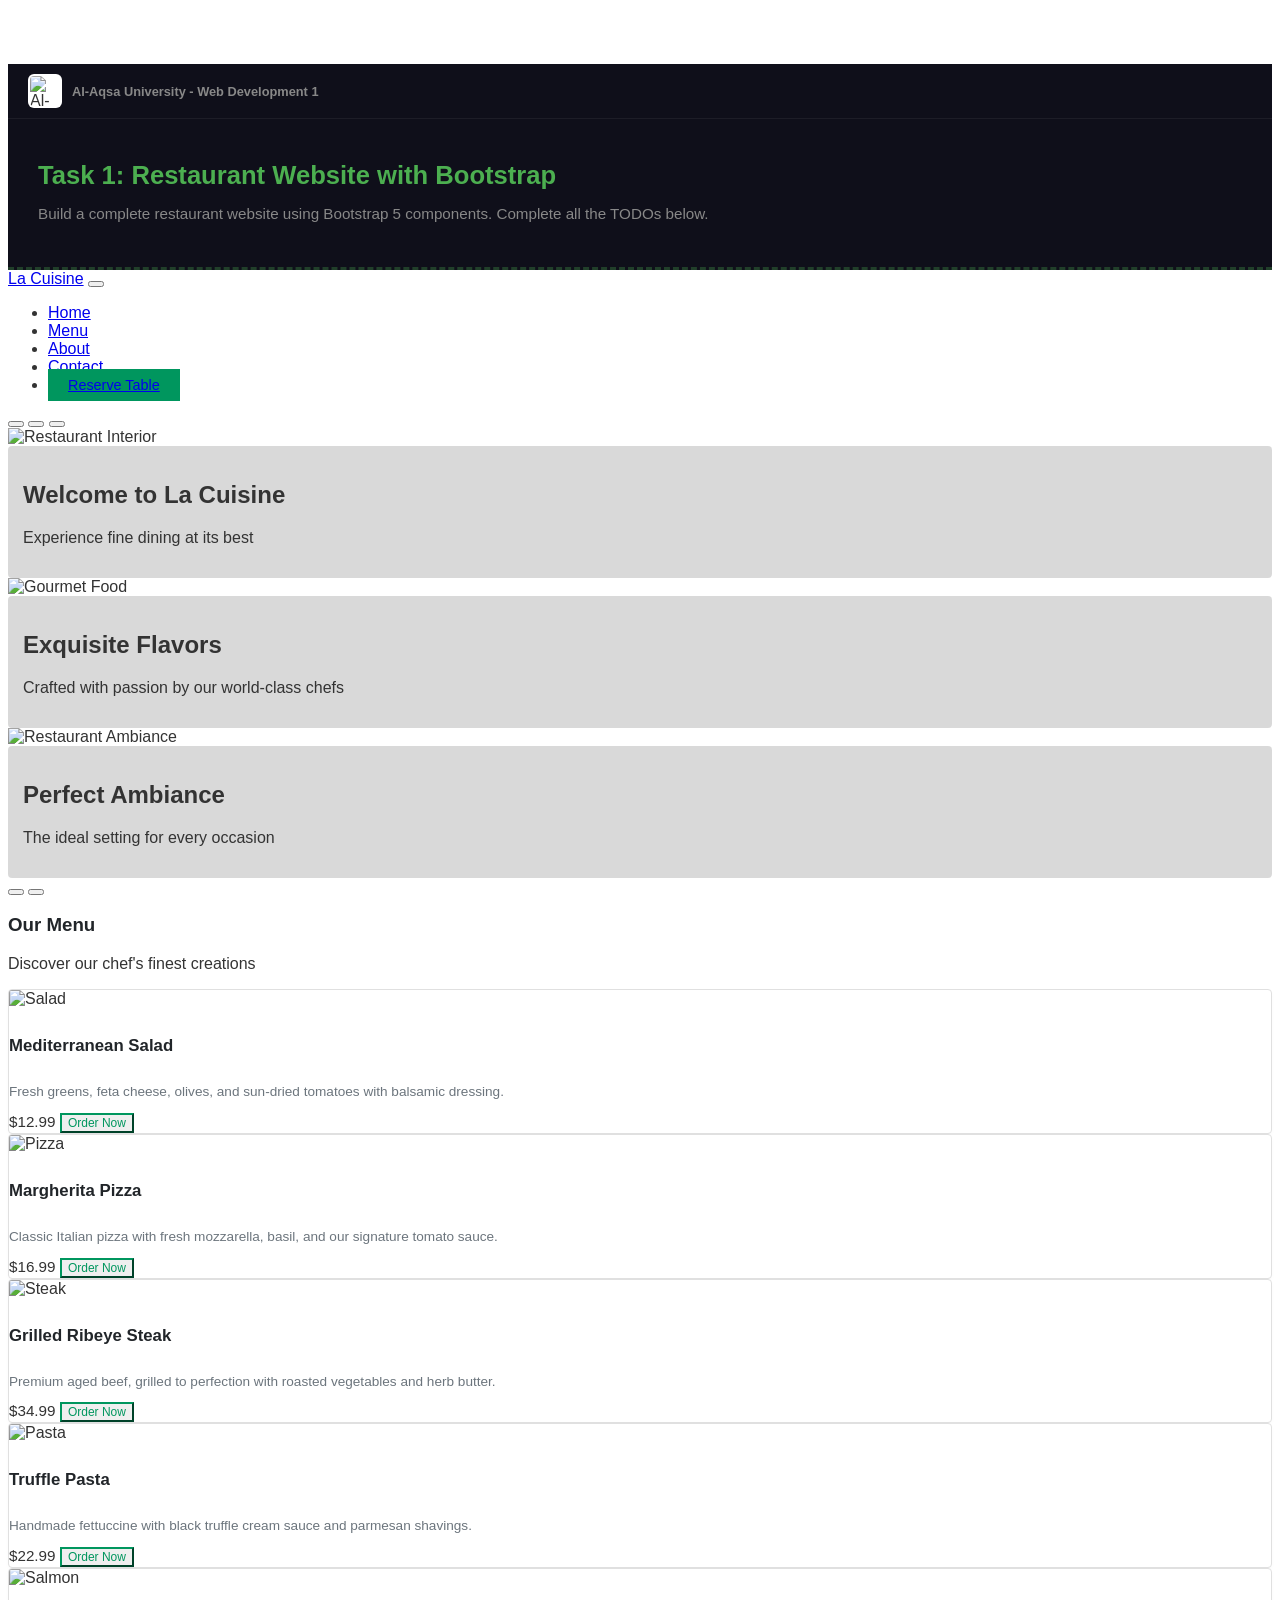
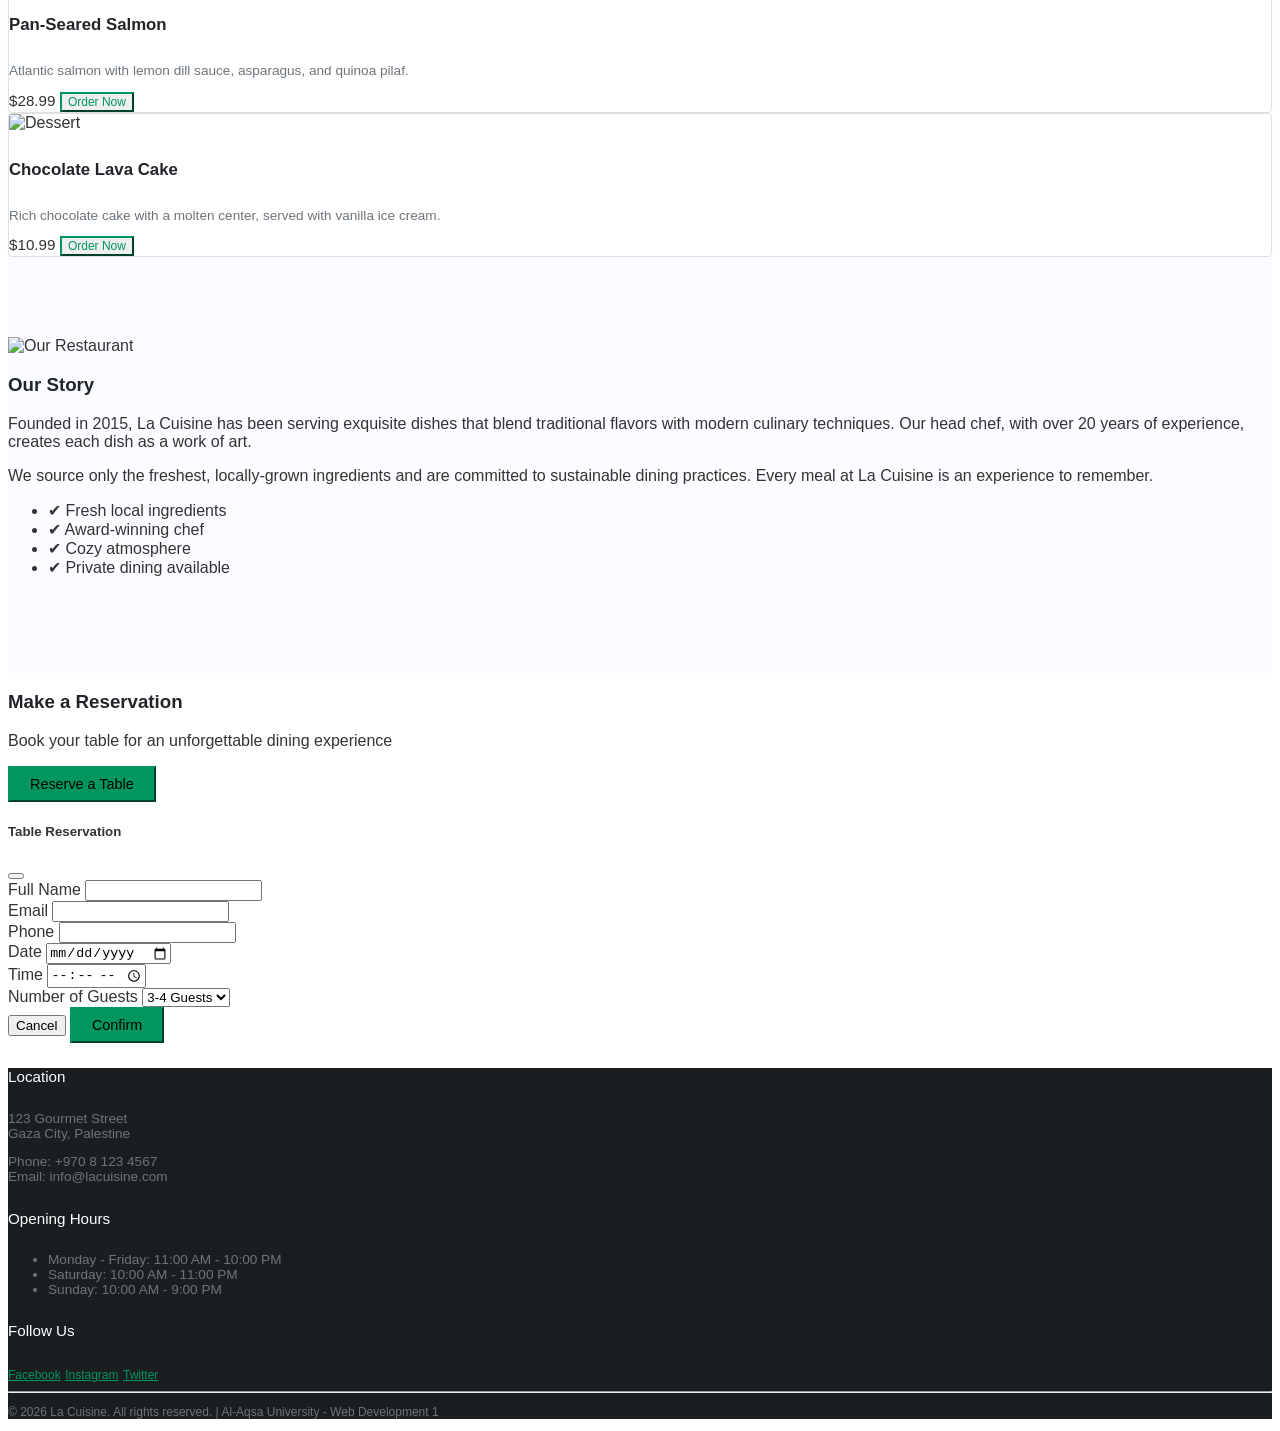
==== Assigment 7/index.html @ 033adab7 "fixed a file" ====
<!DOCTYPE html>
<html lang="en" dir="ltr">
<head>
    <meta http-equiv="Content-Type" content="text/html; charset=UTF-8">
    <meta name="viewport" content="width=device-width, initial-scale=1.0">
    <title>Task 1: Restaurant Website with Bootstrap</title>
    <link href="./Task 1_ Restaurant Website with Bootstrap_files/css2" rel="stylesheet">
    <link href="./Task 1_ Restaurant Website with Bootstrap_files/bootstrap.min.css" rel="stylesheet">
    
    <style>
        /* ============================================
           TASK INSTRUCTIONS STYLES - DO NOT MODIFY
           ============================================ */
        .uni-header-bar { display: flex; align-items: center; gap: 10px; padding: 10px 20px; background: #0f0f1a; border-bottom: 1px solid rgba(255,255,255,0.06); font-family: 'Inter', sans-serif; }
        .uni-header-bar img { width: 30px; height: 30px; border-radius: 6px; object-fit: contain; background: #fff; padding: 2px; }
        .uni-header-bar span { color: #888; font-size: 0.8rem; font-weight: 600; }
        .instructions-panel { font-family: 'Inter', sans-serif; background: #0f0f1a; color: #e0e0e0; padding: 25px 30px; border-bottom: 3px dashed rgba(76,175,80,0.3); }
        .instructions-panel h1 { color: #4caf50; margin-bottom: 5px; font-size: 1.6rem; }
        .instructions-panel .desc { color: #888; margin-bottom: 20px; font-size: 0.95rem; }
        .todo-item { background: rgba(255,255,255,0.03); border: 1px solid rgba(255,255,255,0.06); border-radius: 8px; padding: 15px; margin-bottom: 10px; }
        .todo-item h3 { color: #fff; margin-bottom: 5px; font-size: 0.95rem; }
        .todo-num { color: #4caf50; font-weight: 700; }
        .todo-hint { background: rgba(76,175,80,0.08); border: 1px solid rgba(76,175,80,0.2); border-radius: 6px; padding: 8px 12px; margin-top: 5px; font-size: 0.8rem; }
        .todo-hint strong { color: #4caf50; }
        .instructions-panel code { background: rgba(255,255,255,0.08); padding: 1px 6px; border-radius: 3px; color: #4caf50; font-family: monospace; font-size: 0.8rem; }

        /* =============================================
           YOUR CUSTOM CSS - الستايل المطابق للصورة تماماً
           ============================================= */

        body {
            font-family: 'Inter', sans-serif;
            background-color: #ffffff; /* خلفية بيضاء نقية للموقع */
            color: #333333;
            padding-top: 56px; /* مسافة لحماية الهيرو من الاختفاء تحت النيفبار الثابت */
        }

        /* تنسيق نصوص الكاروسيل (الهيرو) ليظهر الكلام بوضوح فوق الصورة وبدون طبقة سوداء غامقة */
        .carousel-caption {
            bottom: 40%; /* لرفع النص في منتصف الصورة تقريباً */
            background: rgba(0, 0, 0, 0.15); /* تظليل خفيف جداً وبالكاد يظهر */
            padding: 15px;
            border-radius: 4px;
        }

        /* تنسيق كروت المنيو لتطابق الصورة (خلفية بيضاء، حواف خفيفة) */
        .menu-card {
            background-color: #ffffff !important;
            border: 1px solid #e0e0e0 !important;
            border-radius: 4px !important;
            box-shadow: 0 2px 5px rgba(0,0,0,0.02); /* ظل ناعم جداً */
            overflow: hidden;
        }

        .menu-card .card-title {
            font-size: 1.05rem;
            font-weight: 600;
            color: #212529;
        }

        .menu-card .card-text {
            font-size: 0.85rem;
            color: #6c757d !important;
        }

        /* تعديل المسافات والألوان لقسم Our Story ليصبح بخلفية رمادية خفيفة fbfbfb */
        #about {
            background-color: #fbfcff !important; /* خلفية فاتحة ومميزة تفصل بين الأقسام */
            padding-top: 5rem !important;
            padding-bottom: 5rem !important;
        }

        /* تنسيق الفوتر ليكون داكن تماماً مع نصوص خضراء ورمادية كما بالصورة */
        .site-footer {
            background-color: #1a1e21 !important; /* لون داكن للفوتر */
            color: #ffffff;
        }
        
        .site-footer h5 {
            font-size: 0.95rem;
            font-weight: 500;
        }
        
        .site-footer p, .site-footer li {
            font-size: 0.85rem;
            color: #6c757d !important; /* نصوص رمادية خفيفة */
        }

        /* زر الحجز الأخضر الممتد في المنتصف */
        .btn-success {
            background-color: #00965e !important;
            border-color: #00965e !important;
            font-size: 0.9rem;
            padding: 8px 20px;
        }

        .btn-outline-success {
            color: #00965e !important;
            border-color: #00965e !important;
            font-size: 0.8rem;
        }
        
        .btn-outline-success:hover {
            background-color: #00965e !important;
            color: #ffffff !important;
        }
    </style>
</head>
<body>

    <div class="uni-header-bar">
        <img src="./Task 1_ Restaurant Website with Bootstrap_files/logo.png" alt="Al-Aqsa University">
        <span>Al-Aqsa University - Web Development 1</span>
    </div>

    <div class="instructions-panel">
        <h1>Task 1: Restaurant Website with Bootstrap</h1>
        <p class="desc">Build a complete restaurant website using Bootstrap 5 components. Complete all the TODOs below.</p>
        </div>

    <nav class="navbar navbar-expand-lg navbar-dark bg-dark fixed-top">
        <div class="container">
            <a class="navbar-brand fw-bold" href="#">La Cuisine</a>
            <button class="navbar-toggler" type="button" data-bs-toggle="collapse" data-bs-target="#restaurantNav">
                <span class="navbar-toggler-icon"></span>
            </button>
            <div class="collapse navbar-collapse" id="restaurantNav">
                <ul class="navbar-nav ms-auto align-items-center">
                    <li class="nav-item"><a class="nav-link active" href="#">Home</a></li>
                    <li class="nav-item"><a class="nav-link" href="#menu">Menu</a></li>
                    <li class="nav-item"><a class="nav-link" href="#about">About</a></li>
                    <li class="nav-item"><a class="nav-link" href="#contact">Contact</a></li>
                    <li class="nav-item">
                        <a class="btn btn-success btn-sm ms-2" href="#" data-bs-toggle="modal" data-bs-target="#reservationModal">Reserve Table</a>
                    </li>
                </ul>
            </div>
        </div>
    </nav>

    <div id="heroCarousel" class="carousel slide" data-bs-ride="carousel">
        <div class="carousel-indicators">
            <button type="button" data-bs-target="#heroCarousel" data-bs-slide-to="0" class="active"></button>
            <button type="button" data-bs-target="#heroCarousel" data-bs-slide-to="1"></button>
            <button type="button" data-bs-target="#heroCarousel" data-bs-slide-to="2"></button>
        </div>
        <div class="carousel-inner">
            <div class="carousel-item active">
                <img src="./Task 1_ Restaurant Website with Bootstrap_files/photo-1517248135467-4c7edcad34c4" class="d-block w-100" alt="Restaurant Interior" style="height:450px; object-fit:cover;">
                <div class="carousel-caption d-none d-md-block">
                    <h2 class="fw-bold">Welcome to La Cuisine</h2>
                    <p>Experience fine dining at its best</p>
                </div>
            </div>
            <div class="carousel-item">
                <img src="./Task 1_ Restaurant Website with Bootstrap_files/photo-1414235077428-338989a2e8c0" class="d-block w-100" alt="Gourmet Food" style="height:450px; object-fit:cover;">
                <div class="carousel-caption d-none d-md-block">
                    <h2 class="fw-bold">Exquisite Flavors</h2>
                    <p>Crafted with passion by our world-class chefs</p>
                </div>
            </div>
            <div class="carousel-item">
                <img src="./Task 1_ Restaurant Website with Bootstrap_files/photo-1555396273-367ea4eb4db5" class="d-block w-100" alt="Restaurant Ambiance" style="height:450px; object-fit:cover;">
                <div class="carousel-caption d-none d-md-block">
                    <h2 class="fw-bold">Perfect Ambiance</h2>
                    <p>The ideal setting for every occasion</p>
                </div>
            </div>
        </div>
        <button class="carousel-control-prev" type="button" data-bs-target="#heroCarousel" data-bs-slide="prev">
            <span class="carousel-control-prev-icon"></span>
        </button>
        <button class="carousel-control-next" type="button" data-bs-target="#heroCarousel" data-bs-slide="next">
            <span class="carousel-control-next-icon"></span>
        </button>
    </div>

    <section id="menu" class="py-5 bg-white">
        <div class="container">
            <h3 class="text-center fw-bold mb-1" style="color: #212529;">Our Menu</h3>
            <p class="text-center text-muted small mb-5">Discover our chef's finest creations</p>

            <div class="row g-4">
                <div class="col-lg-4 col-md-6 col-12">
                    <div class="card h-100 menu-card">
                        <img src="./Task 1_ Restaurant Website with Bootstrap_files/photo-1546069901-ba9599a7e63c" class="card-img-top" alt="Salad" style="height:180px; object-fit:cover;">
                        <div class="card-body d-flex flex-column justify-content-between p-3">
                            <div>
                                <h5 class="card-title">Mediterranean Salad</h5>
                                <p class="card-text">Fresh greens, feta cheese, olives, and sun-dried tomatoes with balsamic dressing.</p>
                            </div>
                            <div class="d-flex justify-content-between align-items-center mt-3">
                                <span class="fw-bold text-success" style="font-size: 0.95rem;">$12.99</span>
                                <button class="btn btn-outline-success btn-sm px-2 py-1" style="font-size: 0.75rem;">Order Now</button>
                            </div>
                        </div>
                    </div>
                </div>

                <div class="col-lg-4 col-md-6 col-12">
                    <div class="card h-100 menu-card">
                        <img src="./Task 1_ Restaurant Website with Bootstrap_files/photo-1565299624946-b28f40a0ae38" class="card-img-top" alt="Pizza" style="height:180px; object-fit:cover;">
                        <div class="card-body d-flex flex-column justify-content-between p-3">
                            <div>
                                <h5 class="card-title">Margherita Pizza</h5>
                                <p class="card-text">Classic Italian pizza with fresh mozzarella, basil, and our signature tomato sauce.</p>
                            </div>
                            <div class="d-flex justify-content-between align-items-center mt-3">
                                <span class="fw-bold text-success" style="font-size: 0.95rem;">$16.99</span>
                                <button class="btn btn-outline-success btn-sm px-2 py-1" style="font-size: 0.75rem;">Order Now</button>
                            </div>
                        </div>
                    </div>
                </div>

                <div class="col-lg-4 col-md-6 col-12">
                    <div class="card h-100 menu-card">
                        <img src="./Task 1_ Restaurant Website with Bootstrap_files/photo-1558030006-450675393462" class="card-img-top" alt="Steak" style="height:180px; object-fit:cover;">
                        <div class="card-body d-flex flex-column justify-content-between p-3">
                            <div>
                                <h5 class="card-title">Grilled Ribeye Steak</h5>
                                <p class="card-text">Premium aged beef, grilled to perfection with roasted vegetables and herb butter.</p>
                            </div>
                            <div class="d-flex justify-content-between align-items-center mt-3">
                                <span class="fw-bold text-success" style="font-size: 0.95rem;">$34.99</span>
                                <button class="btn btn-outline-success btn-sm px-2 py-1" style="font-size: 0.75rem;">Order Now</button>
                            </div>
                        </div>
                    </div>
                </div>

                <div class="col-lg-4 col-md-6 col-12">
                    <div class="card h-100 menu-card">
                        <img src="./Task 1_ Restaurant Website with Bootstrap_files/photo-1563379926898-05f4575a45d8" class="card-img-top" alt="Pasta" style="height:180px; object-fit:cover;">
                        <div class="card-body d-flex flex-column justify-content-between p-3">
                            <div>
                                <h5 class="card-title">Truffle Pasta</h5>
                                <p class="card-text">Handmade fettuccine with black truffle cream sauce and parmesan shavings.</p>
                            </div>
                            <div class="d-flex justify-content-between align-items-center mt-3">
                                <span class="fw-bold text-success" style="font-size: 0.95rem;">$22.99</span>
                                <button class="btn btn-outline-success btn-sm px-2 py-1" style="font-size: 0.75rem;">Order Now</button>
                            </div>
                        </div>
                    </div>
                </div>

                <div class="col-lg-4 col-md-6 col-12">
                    <div class="card h-100 menu-card">
                        <img src="./Task 1_ Restaurant Website with Bootstrap_files/photo-1551218808-94e220e084d2" class="card-img-top" alt="Salmon" style="height:180px; object-fit:cover;">
                        <div class="card-body d-flex flex-column justify-content-between p-3">
                            <div>
                                <h5 class="card-title">Pan-Seared Salmon</h5>
                                <p class="card-text">Atlantic salmon with lemon dill sauce, asparagus, and quinoa pilaf.</p>
                            </div>
                            <div class="d-flex justify-content-between align-items-center mt-3">
                                <span class="fw-bold text-success" style="font-size: 0.95rem;">$28.99</span>
                                <button class="btn btn-outline-success btn-sm px-2 py-1" style="font-size: 0.75rem;">Order Now</button>
                            </div>
                        </div>
                    </div>
                </div>

                <div class="col-lg-4 col-md-6 col-12">
                    <div class="card h-100 menu-card">
                        <img src="./Task 1_ Restaurant Website with Bootstrap_files/photo-1551024506-0bccd828d307" class="card-img-top" alt="Dessert" style="height:180px; object-fit:cover;">
                        <div class="card-body d-flex flex-column justify-content-between p-3">
                            <div>
                                <h5 class="card-title">Chocolate Lava Cake</h5>
                                <p class="card-text">Rich chocolate cake with a molten center, served with vanilla ice cream.</p>
                            </div>
                            <div class="d-flex justify-content-between align-items-center mt-3">
                                <span class="fw-bold text-success" style="font-size: 0.95rem;">$10.99</span>
                                <button class="btn btn-outline-success btn-sm px-2 py-1" style="font-size: 0.75rem;">Order Now</button>
                            </div>
                        </div>
                    </div>
                </div>
            </div>
        </div>
    </section>

    <section id="about" class="py-5">
        <div class="container">
            <div class="row align-items-center g-4">
                <div class="col-md-6">
                    <img src="./Task 1_ Restaurant Website with Bootstrap_files/photo-1600891964092-4316c288032e" class="img-fluid rounded shadow-sm" alt="Our Restaurant">
                </div>
                <div class="col-md-6">
                    <h3 class="fw-bold mb-3" style="color: #212529;">Our Story</h3>
                    <p class="text-muted small">Founded in 2015, La Cuisine has been serving exquisite dishes that blend traditional flavors with modern culinary techniques. Our head chef, with over 20 years of experience, creates each dish as a work of art.</p>
                    <p class="text-muted small">We source only the freshest, locally-grown ingredients and are committed to sustainable dining practices. Every meal at La Cuisine is an experience to remember.</p>
                    <ul class="list-unstyled mt-3 small text-muted">
                        <li class="mb-2"><span class="text-success me-2">✔</span> Fresh local ingredients</li>
                        <li class="mb-2"><span class="text-success me-2">✔</span> Award-winning chef</li>
                        <li class="mb-2"><span class="text-success me-2">✔</span> Cozy atmosphere</li>
                        <li class="mb-2"><span class="text-success me-2">✔</span> Private dining available</li>
                    </ul>
                </div>
            </div>
        </div>
    </section>

    <section class="py-5 text-center bg-white" id="contact">
        <div class="container">
            <h3 class="fw-bold mb-2" style="color: #212529;">Make a Reservation</h3>
            <p class="text-muted small mb-4">Book your table for an unforgettable dining experience</p>
            <button class="btn btn-success" data-bs-toggle="modal" data-bs-target="#reservationModal">
                Reserve a Table
            </button>
        </div>
    </section>

    <div class="modal fade" id="reservationModal" tabindex="-1">
        <div class="modal-dialog">
            <div class="modal-content" style="background-color: #ffffff; color: #333;">
                <div class="modal-header">
                    <h5 class="modal-title fw-bold">Table Reservation</h5>
                    <button type="button" class="btn-close" data-bs-dismiss="modal"></button>
                </div>
                <div class="modal-body">
                    <form>
                        <div class="mb-3">
                            <label class="form-label small">Full Name</label>
                            <input type="text" class="form-control form-control-sm" required>
                        </div>
                        <div class="mb-3">
                            <label class="form-label small">Email</label>
                            <input type="email" class="form-control form-control-sm" required>
                        </div>
                        <div class="mb-3">
                            <label class="form-label small">Phone</label>
                            <input type="tel" class="form-control form-control-sm">
                        </div>
                        <div class="row mb-3">
                            <div class="col-md-6">
                                <label class="form-label small">Date</label>
                                <input type="date" class="form-control form-control-sm" required>
                            </div>
                            <div class="col-md-6">
                                <label class="form-label small">Time</label>
                                <input type="time" class="form-control form-control-sm" required>
                            </div>
                        </div>
                        <div class="mb-3">
                            <label class="form-label small">Number of Guests</label>
                            <select class="form-select form-select-sm">
                                <option>1 Guest</option>
                                <option>2 Guests</option>
                                <option selected>3-4 Guests</option>
                                <option>5-6 Guests</option>
                                <option>7+ Guests</option>
                            </select>
                        </div>
                    </form>
                </div>
                <div class="modal-footer">
                    <button type="button" class="btn btn-secondary btn-sm" data-bs-dismiss="modal">Cancel</button>
                    <button type="button" class="btn btn-success btn-sm">Confirm</button>
                </div>
            </div>
        </div>
    </div>

    <footer class="site-footer py-5">
        <div class="container">
            <div class="row g-4">
                <div class="col-lg-4 col-md-6">
                    <h5 class="text-success mb-3">Location</h5>
                    <p>123 Gourmet Street<br>Gaza City, Palestine</p>
                    <p>Phone: +970 8 123 4567<br>Email: info@lacuisine.com</p>
                </div>
                <div class="col-lg-4 col-md-6">
                    <h5 class="text-success mb-3">Opening Hours</h5>
                    <ul class="list-unstyled">
                        <li class="mb-1">Monday - Friday: 11:00 AM - 10:00 PM</li>
                        <li class="mb-1">Saturday: 10:00 AM - 11:00 PM</li>
                        <li class="mb-1">Sunday: 10:00 AM - 9:00 PM</li>
                    </ul>
                </div>
                <div class="col-lg-4 col-md-12">
                    <h5 class="text-success mb-3">Follow Us</h5>
                    <div class="d-flex gap-2 mt-2">
                        <a href="#" class="btn btn-outline-success btn-sm py-1 px-2" style="font-size:0.75rem;">Facebook</a>
                        <a href="#" class="btn btn-outline-success btn-sm py-1 px-2" style="font-size:0.75rem;">Instagram</a>
                        <a href="#" class="btn btn-outline-success btn-sm py-1 px-2" style="font-size:0.75rem;">Twitter</a>
                    </div>
                </div>
            </div>
            <hr class="border-secondary mt-4">
            <p class="text-center mb-0" style="font-size: 0.75rem;">© 2026 La Cuisine. All rights reserved. | Al-Aqsa University - Web Development 1</p>
        </div>
    </footer>

    <script src="./Task 1_ Restaurant Website with Bootstrap_files/bootstrap.bundle.min.js"></script>
</body>
</html>
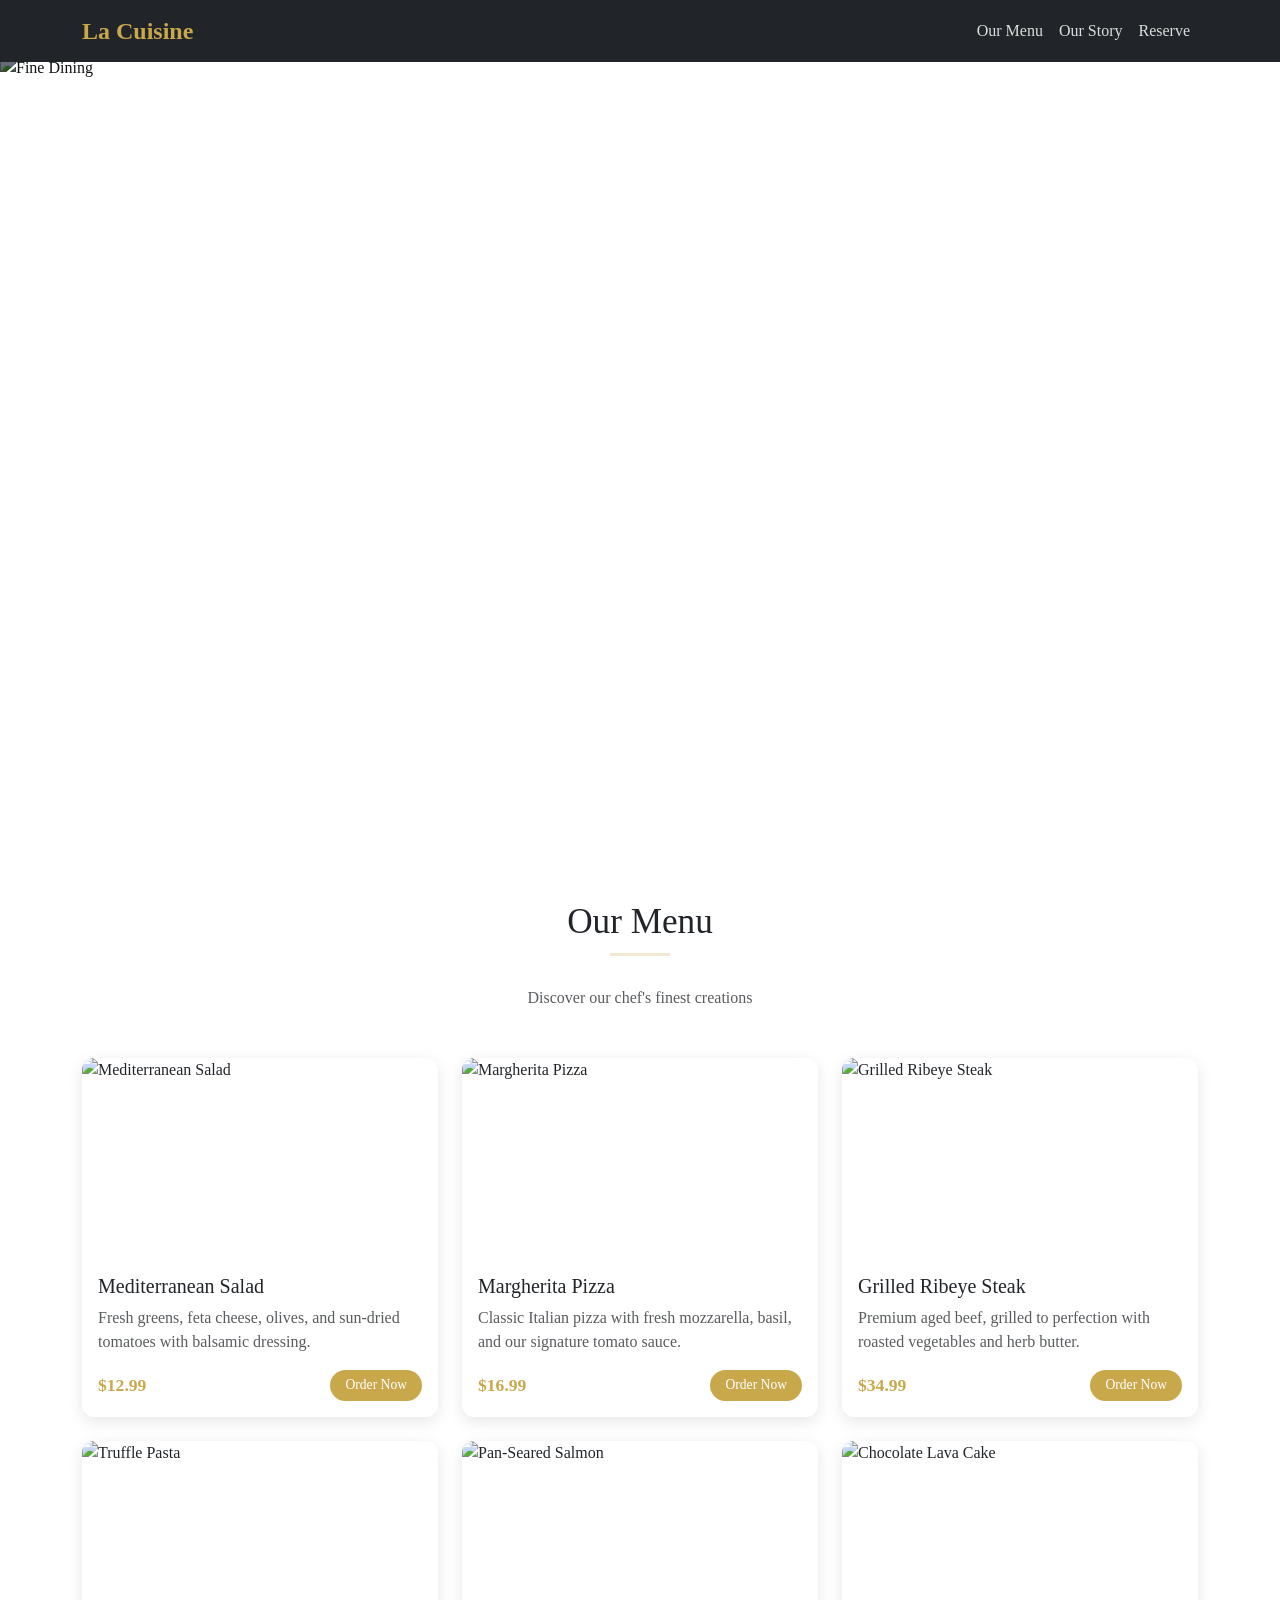
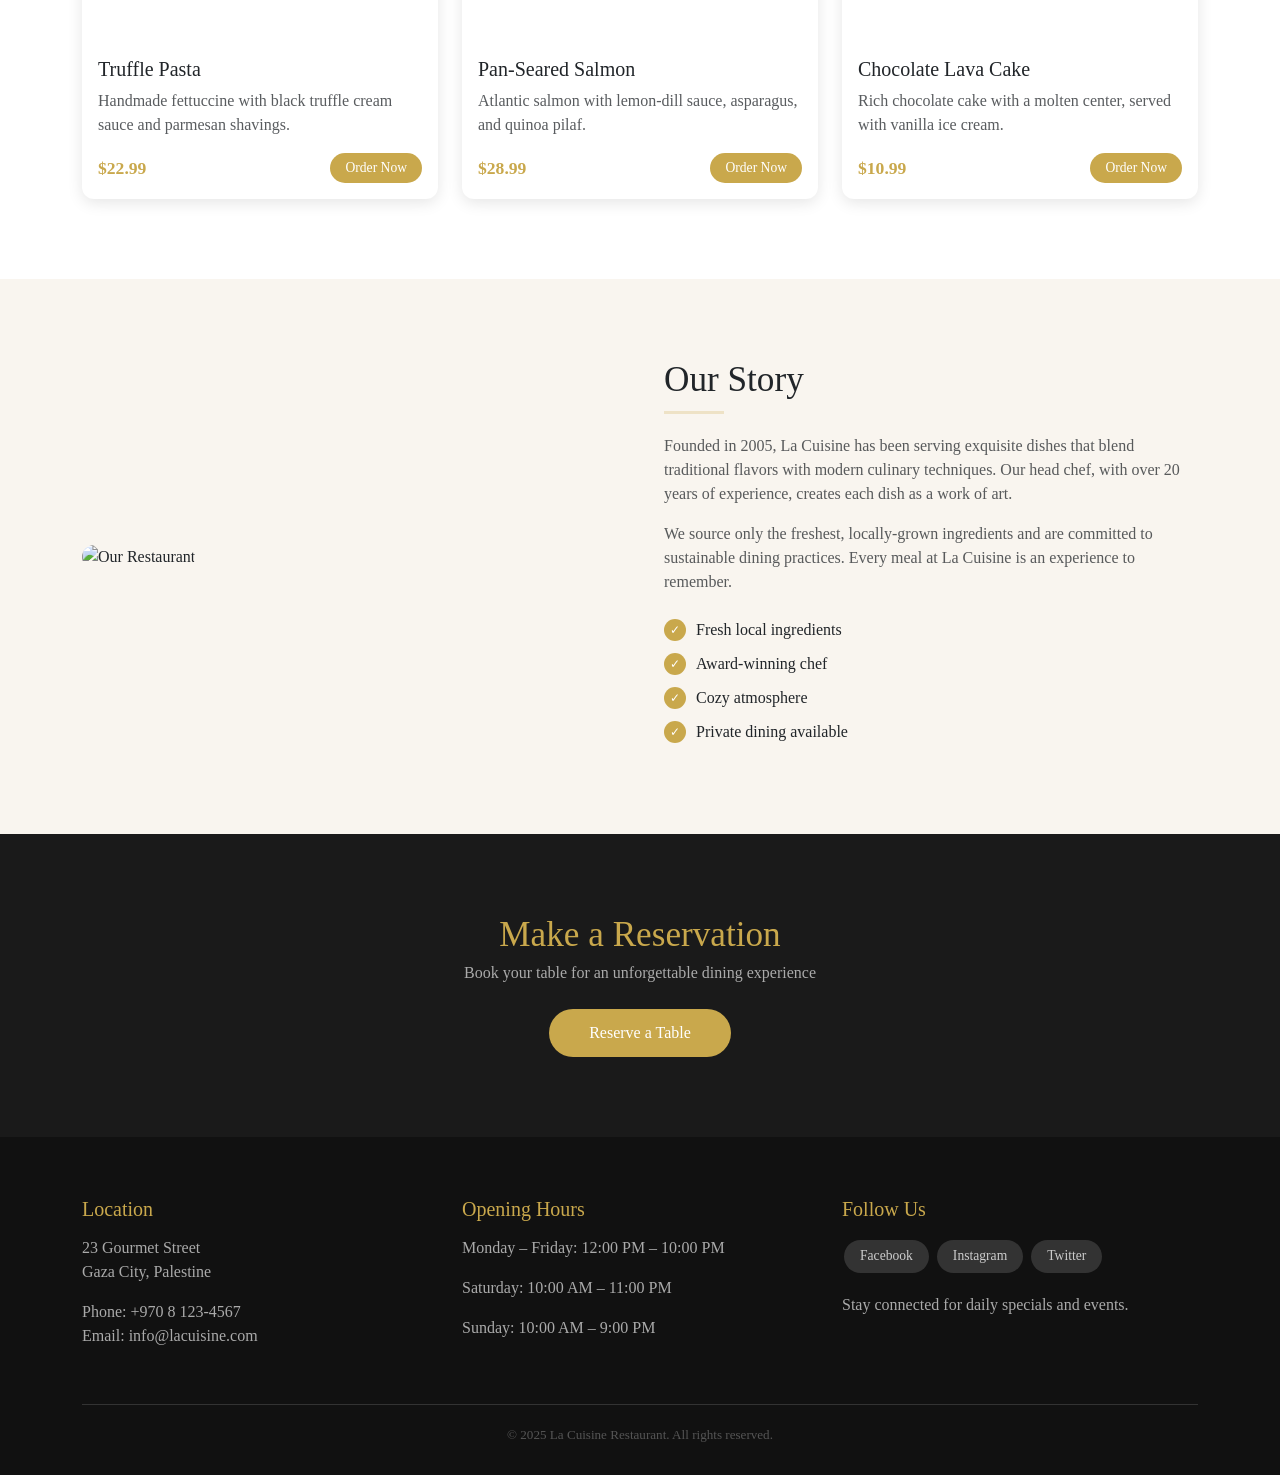
==== commit ed61e7c4: "fixed code and use a bootstrape for stilying" ====
--- a/Assigment 7/index.html
+++ b/Assigment 7/index.html
@@ -1,397 +1,501 @@
 <!DOCTYPE html>
-<html lang="en" dir="ltr">
+<html lang="en">
 <head>
-    <meta http-equiv="Content-Type" content="text/html; charset=UTF-8">
-    <meta name="viewport" content="width=device-width, initial-scale=1.0">
-    <title>Task 1: Restaurant Website with Bootstrap</title>
-    <link href="./Task 1_ Restaurant Website with Bootstrap_files/css2" rel="stylesheet">
-    <link href="./Task 1_ Restaurant Website with Bootstrap_files/bootstrap.min.css" rel="stylesheet">
-    
-    <style>
-        /* ============================================
-           TASK INSTRUCTIONS STYLES - DO NOT MODIFY
-           ============================================ */
-        .uni-header-bar { display: flex; align-items: center; gap: 10px; padding: 10px 20px; background: #0f0f1a; border-bottom: 1px solid rgba(255,255,255,0.06); font-family: 'Inter', sans-serif; }
-        .uni-header-bar img { width: 30px; height: 30px; border-radius: 6px; object-fit: contain; background: #fff; padding: 2px; }
-        .uni-header-bar span { color: #888; font-size: 0.8rem; font-weight: 600; }
-        .instructions-panel { font-family: 'Inter', sans-serif; background: #0f0f1a; color: #e0e0e0; padding: 25px 30px; border-bottom: 3px dashed rgba(76,175,80,0.3); }
-        .instructions-panel h1 { color: #4caf50; margin-bottom: 5px; font-size: 1.6rem; }
-        .instructions-panel .desc { color: #888; margin-bottom: 20px; font-size: 0.95rem; }
-        .todo-item { background: rgba(255,255,255,0.03); border: 1px solid rgba(255,255,255,0.06); border-radius: 8px; padding: 15px; margin-bottom: 10px; }
-        .todo-item h3 { color: #fff; margin-bottom: 5px; font-size: 0.95rem; }
-        .todo-num { color: #4caf50; font-weight: 700; }
-        .todo-hint { background: rgba(76,175,80,0.08); border: 1px solid rgba(76,175,80,0.2); border-radius: 6px; padding: 8px 12px; margin-top: 5px; font-size: 0.8rem; }
-        .todo-hint strong { color: #4caf50; }
-        .instructions-panel code { background: rgba(255,255,255,0.08); padding: 1px 6px; border-radius: 3px; color: #4caf50; font-family: monospace; font-size: 0.8rem; }
-
-        /* =============================================
-           YOUR CUSTOM CSS - الستايل المطابق للصورة تماماً
-           ============================================= */
-
-        body {
-            font-family: 'Inter', sans-serif;
-            background-color: #ffffff; /* خلفية بيضاء نقية للموقع */
-            color: #333333;
-            padding-top: 56px; /* مسافة لحماية الهيرو من الاختفاء تحت النيفبار الثابت */
-        }
-
-        /* تنسيق نصوص الكاروسيل (الهيرو) ليظهر الكلام بوضوح فوق الصورة وبدون طبقة سوداء غامقة */
-        .carousel-caption {
-            bottom: 40%; /* لرفع النص في منتصف الصورة تقريباً */
-            background: rgba(0, 0, 0, 0.15); /* تظليل خفيف جداً وبالكاد يظهر */
-            padding: 15px;
-            border-radius: 4px;
-        }
-
-        /* تنسيق كروت المنيو لتطابق الصورة (خلفية بيضاء، حواف خفيفة) */
-        .menu-card {
-            background-color: #ffffff !important;
-            border: 1px solid #e0e0e0 !important;
-            border-radius: 4px !important;
-            box-shadow: 0 2px 5px rgba(0,0,0,0.02); /* ظل ناعم جداً */
-            overflow: hidden;
-        }
-
-        .menu-card .card-title {
-            font-size: 1.05rem;
-            font-weight: 600;
-            color: #212529;
-        }
-
-        .menu-card .card-text {
-            font-size: 0.85rem;
-            color: #6c757d !important;
-        }
-
-        /* تعديل المسافات والألوان لقسم Our Story ليصبح بخلفية رمادية خفيفة fbfbfb */
-        #about {
-            background-color: #fbfcff !important; /* خلفية فاتحة ومميزة تفصل بين الأقسام */
-            padding-top: 5rem !important;
-            padding-bottom: 5rem !important;
-        }
-
-        /* تنسيق الفوتر ليكون داكن تماماً مع نصوص خضراء ورمادية كما بالصورة */
-        .site-footer {
-            background-color: #1a1e21 !important; /* لون داكن للفوتر */
-            color: #ffffff;
-        }
-        
-        .site-footer h5 {
-            font-size: 0.95rem;
-            font-weight: 500;
-        }
-        
-        .site-footer p, .site-footer li {
-            font-size: 0.85rem;
-            color: #6c757d !important; /* نصوص رمادية خفيفة */
-        }
-
-        /* زر الحجز الأخضر الممتد في المنتصف */
-        .btn-success {
-            background-color: #00965e !important;
-            border-color: #00965e !important;
-            font-size: 0.9rem;
-            padding: 8px 20px;
-        }
-
-        .btn-outline-success {
-            color: #00965e !important;
-            border-color: #00965e !important;
-            font-size: 0.8rem;
-        }
-        
-        .btn-outline-success:hover {
-            background-color: #00965e !important;
-            color: #ffffff !important;
-        }
-    </style>
+  <meta charset="UTF-8" />
+  <meta name="viewport" content="width=device-width, initial-scale=1.0" />
+  <title>La Cuisine Restaurant</title>
+  <link href="https://cdn.jsdelivr.net/npm/bootstrap@5.3.0/dist/css/bootstrap.min.css" rel="stylesheet" />
+  <style>
+    body {
+      font-family: Georgia, serif;
+    }
+ 
+    .navbar-brand {
+      font-size: 1.5rem;
+      font-weight: bold;
+      color: #c9a84c !important;
+    }
+ 
+    .nav-link {
+      color: #ddd !important;
+    }
+ 
+    .nav-link:hover {
+      color: #c9a84c !important;
+    }
+ 
+    .carousel-item img {
+      height: 85vh;
+      object-fit: cover;
+      filter: brightness(0.5);
+    }
+ 
+    .carousel-caption h2 {
+      font-size: 3rem;
+      font-weight: bold;
+    }
+ 
+    .section-title {
+      font-size: 2.2rem;
+      text-align: center;
+      margin-bottom: 5px;
+    }
+ 
+    .gold-line {
+      width: 60px;
+      height: 3px;
+      background-color: #c9a84c;
+      margin: 10px auto 30px;
+      border: none;
+    }
+ 
+    .card {
+      border: none;
+      border-radius: 12px;
+      overflow: hidden;
+      box-shadow: 0 4px 15px rgba(0,0,0,0.1);
+      transition: transform 0.3s;
+    }
+ 
+    .card:hover {
+      transform: translateY(-5px);
+    }
+ 
+    .card-img-top {
+      height: 200px;
+      object-fit: cover;
+    }
+ 
+    .price {
+      color: #c9a84c;
+      font-weight: bold;
+      font-size: 1.1rem;
+    }
+ 
+    .btn-order {
+      background-color: #c9a84c;
+      color: white;
+      border: none;
+      border-radius: 20px;
+      padding: 5px 15px;
+      font-size: 0.85rem;
+    }
+ 
+    .btn-order:hover {
+      background-color: #a8873a;
+      color: white;
+    }
+ 
+    .about-section {
+      background-color: #f9f5ef;
+      padding: 80px 0;
+    }
+ 
+    .about-section img {
+      width: 100%;
+      height: 420px;
+      object-fit: cover;
+      border-radius: 12px;
+    }
+ 
+    .check-item {
+      display: flex;
+      align-items: center;
+      gap: 10px;
+      margin-bottom: 10px;
+    }
+ 
+    .check-icon {
+      background-color: #c9a84c;
+      color: white;
+      width: 22px;
+      height: 22px;
+      border-radius: 50%;
+      display: flex;
+      align-items: center;
+      justify-content: center;
+      font-size: 0.75rem;
+      flex-shrink: 0;
+    }
+ 
+    .reservation-section {
+      background-color: #1a1a1a;
+      color: white;
+      padding: 80px 0;
+      text-align: center;
+    }
+ 
+    .reservation-section h2 {
+      color: #c9a84c;
+    }
+ 
+    .btn-reserve {
+      background-color: #c9a84c;
+      color: white;
+      border: none;
+      padding: 12px 40px;
+      font-size: 1rem;
+      border-radius: 30px;
+    }
+ 
+    .btn-reserve:hover {
+      background-color: #a8873a;
+      color: white;
+    }
+ 
+    .modal-header {
+      background-color: #1a1a1a;
+      color: #c9a84c;
+    }
+ 
+    .btn-confirm {
+      background-color: #c9a84c;
+      color: white;
+      border: none;
+      border-radius: 20px;
+      padding: 8px 25px;
+    }
+ 
+    .btn-confirm:hover {
+      background-color: #a8873a;
+      color: white;
+    }
+ 
+    footer {
+      background-color: #111;
+      color: #aaa;
+      padding: 60px 0 30px;
+    }
+ 
+    footer h5 {
+      color: #c9a84c;
+      margin-bottom: 15px;
+    }
+ 
+    footer a {
+      color: #aaa;
+      text-decoration: none;
+    }
+ 
+    footer a:hover {
+      color: #c9a84c;
+    }
+ 
+    .social-btn {
+      display: inline-block;
+      background-color: #333;
+      color: #ccc;
+      padding: 6px 16px;
+      border-radius: 20px;
+      margin: 4px 2px;
+      font-size: 0.85rem;
+      text-decoration: none;
+    }
+ 
+    .social-btn:hover {
+      background-color: #c9a84c;
+      color: white;
+    }
+ 
+    .footer-bottom {
+      border-top: 1px solid #333;
+      margin-top: 40px;
+      padding-top: 20px;
+      text-align: center;
+      font-size: 0.82rem;
+      color: #555;
+    }
+ 
+    .menu-section {
+      background-color: #fff;
+      padding: 80px 0;
+    }
+  </style>
 </head>
 <body>
-
-    <div class="uni-header-bar">
-        <img src="./Task 1_ Restaurant Website with Bootstrap_files/logo.png" alt="Al-Aqsa University">
-        <span>Al-Aqsa University - Web Development 1</span>
-    </div>
-
-    <div class="instructions-panel">
-        <h1>Task 1: Restaurant Website with Bootstrap</h1>
-        <p class="desc">Build a complete restaurant website using Bootstrap 5 components. Complete all the TODOs below.</p>
-        </div>
-
-    <nav class="navbar navbar-expand-lg navbar-dark bg-dark fixed-top">
-        <div class="container">
-            <a class="navbar-brand fw-bold" href="#">La Cuisine</a>
-            <button class="navbar-toggler" type="button" data-bs-toggle="collapse" data-bs-target="#restaurantNav">
-                <span class="navbar-toggler-icon"></span>
-            </button>
-            <div class="collapse navbar-collapse" id="restaurantNav">
-                <ul class="navbar-nav ms-auto align-items-center">
-                    <li class="nav-item"><a class="nav-link active" href="#">Home</a></li>
-                    <li class="nav-item"><a class="nav-link" href="#menu">Menu</a></li>
-                    <li class="nav-item"><a class="nav-link" href="#about">About</a></li>
-                    <li class="nav-item"><a class="nav-link" href="#contact">Contact</a></li>
-                    <li class="nav-item">
-                        <a class="btn btn-success btn-sm ms-2" href="#" data-bs-toggle="modal" data-bs-target="#reservationModal">Reserve Table</a>
-                    </li>
-                </ul>
+ 
+<!-- TODO 1: Navbar -->
+<nav class="navbar navbar-expand-lg navbar-dark bg-dark fixed-top">
+  <div class="container">
+    <a class="navbar-brand" href="#">La Cuisine</a>
+    <button class="navbar-toggler" type="button" data-bs-toggle="collapse" data-bs-target="#navbarNav">
+      <span class="navbar-toggler-icon"></span>
+    </button>
+    <div class="collapse navbar-collapse" id="navbarNav">
+      <ul class="navbar-nav ms-auto">
+        <li class="nav-item"><a class="nav-link" href="#menu">Our Menu</a></li>
+        <li class="nav-item"><a class="nav-link" href="#about">Our Story</a></li>
+        <li class="nav-item"><a class="nav-link" href="#reservation">Reserve</a></li>
+      </ul>
+    </div>
+  </div>
+</nav>
+ 
+<!-- TODO 2: Hero Carousel -->
+<div id="heroCarousel" class="carousel slide" data-bs-ride="carousel" style="margin-top: 56px;">
+  <div class="carousel-indicators">
+    <button type="button" data-bs-target="#heroCarousel" data-bs-slide-to="0" class="active"></button>
+    <button type="button" data-bs-target="#heroCarousel" data-bs-slide-to="1"></button>
+    <button type="button" data-bs-target="#heroCarousel" data-bs-slide-to="2"></button>
+  </div>
+  <div class="carousel-inner">
+    <div class="carousel-item active">
+      <img src="https://images.unsplash.com/photo-1414235077428-338989a2e8c0?w=1600&q=80" class="d-block w-100" alt="Fine Dining" />
+      <div class="carousel-caption d-none d-md-block">
+        <h2>Perfect Ambiance</h2>
+        <p>The ideal setting for every occasion</p>
+      </div>
+    </div>
+    <div class="carousel-item">
+      <img src="https://images.unsplash.com/photo-1504674900247-0877df9cc836?w=1600&q=80" class="d-block w-100" alt="Gourmet Food" />
+      <div class="carousel-caption d-none d-md-block">
+        <h2>Culinary Excellence</h2>
+        <p>Crafted with passion, served with love</p>
+      </div>
+    </div>
+    <div class="carousel-item">
+      <img src="https://images.unsplash.com/photo-1559339352-11d035aa65de?w=1600&q=80" class="d-block w-100" alt="Chef" />
+      <div class="carousel-caption d-none d-md-block">
+        <h2>Award-Winning Chef</h2>
+        <p>Over 20 years of culinary mastery</p>
+      </div>
+    </div>
+  </div>
+  <button class="carousel-control-prev" type="button" data-bs-target="#heroCarousel" data-bs-slide="prev">
+    <span class="carousel-control-prev-icon"></span>
+  </button>
+  <button class="carousel-control-next" type="button" data-bs-target="#heroCarousel" data-bs-slide="next">
+    <span class="carousel-control-next-icon"></span>
+  </button>
+</div>
+ 
+<!-- TODO 3: Menu Section -->
+<section id="menu" class="menu-section">
+  <div class="container">
+    <h2 class="section-title">Our Menu</h2>
+    <hr class="gold-line" />
+    <p class="text-center text-muted mb-5">Discover our chef's finest creations</p>
+ 
+    <div class="row g-4">
+ 
+      <div class="col-lg-4 col-md-6 col-12">
+        <div class="card h-100">
+          <img src="image/photo-1546069901-ba9599a7e63c.jpeg" class="card-img-top" alt="Mediterranean Salad" />
+          <div class="card-body">
+            <h5 class="card-title">Mediterranean Salad</h5>
+            <p class="card-text text-muted">Fresh greens, feta cheese, olives, and sun-dried tomatoes with balsamic dressing.</p>
+            <div class="d-flex justify-content-between align-items-center mt-3">
+              <span class="price">$12.99</span>
+              <button class="btn btn-order">Order Now</button>
             </div>
-        </div>
-    </nav>
-
-    <div id="heroCarousel" class="carousel slide" data-bs-ride="carousel">
-        <div class="carousel-indicators">
-            <button type="button" data-bs-target="#heroCarousel" data-bs-slide-to="0" class="active"></button>
-            <button type="button" data-bs-target="#heroCarousel" data-bs-slide-to="1"></button>
-            <button type="button" data-bs-target="#heroCarousel" data-bs-slide-to="2"></button>
-        </div>
-        <div class="carousel-inner">
-            <div class="carousel-item active">
-                <img src="./Task 1_ Restaurant Website with Bootstrap_files/photo-1517248135467-4c7edcad34c4" class="d-block w-100" alt="Restaurant Interior" style="height:450px; object-fit:cover;">
-                <div class="carousel-caption d-none d-md-block">
-                    <h2 class="fw-bold">Welcome to La Cuisine</h2>
-                    <p>Experience fine dining at its best</p>
-                </div>
+          </div>
+        </div>
+      </div>
+ 
+      <div class="col-lg-4 col-md-6 col-12">
+        <div class="card h-100">
+          <img src="image/photo-1600891964092-4316c288032e.jpeg" class="card-img-top" alt="Margherita Pizza" />
+          <div class="card-body">
+            <h5 class="card-title">Margherita Pizza</h5>
+            <p class="card-text text-muted">Classic Italian pizza with fresh mozzarella, basil, and our signature tomato sauce.</p>
+            <div class="d-flex justify-content-between align-items-center mt-3">
+              <span class="price">$16.99</span>
+              <button class="btn btn-order">Order Now</button>
             </div>
-            <div class="carousel-item">
-                <img src="./Task 1_ Restaurant Website with Bootstrap_files/photo-1414235077428-338989a2e8c0" class="d-block w-100" alt="Gourmet Food" style="height:450px; object-fit:cover;">
-                <div class="carousel-caption d-none d-md-block">
-                    <h2 class="fw-bold">Exquisite Flavors</h2>
-                    <p>Crafted with passion by our world-class chefs</p>
-                </div>
+          </div>
+        </div>
+      </div>
+ 
+      <div class="col-lg-4 col-md-6 col-12">
+        <div class="card h-100">
+          <img src="image/photo-1558030006-450675393462.jpeg" class="card-img-top" alt="Grilled Ribeye Steak" />
+          <div class="card-body">
+            <h5 class="card-title">Grilled Ribeye Steak</h5>
+            <p class="card-text text-muted">Premium aged beef, grilled to perfection with roasted vegetables and herb butter.</p>
+            <div class="d-flex justify-content-between align-items-center mt-3">
+              <span class="price">$34.99</span>
+              <button class="btn btn-order">Order Now</button>
             </div>
-            <div class="carousel-item">
-                <img src="./Task 1_ Restaurant Website with Bootstrap_files/photo-1555396273-367ea4eb4db5" class="d-block w-100" alt="Restaurant Ambiance" style="height:450px; object-fit:cover;">
-                <div class="carousel-caption d-none d-md-block">
-                    <h2 class="fw-bold">Perfect Ambiance</h2>
-                    <p>The ideal setting for every occasion</p>
-                </div>
+          </div>
+        </div>
+      </div>
+ 
+      <div class="col-lg-4 col-md-6 col-12">
+        <div class="card h-100">
+          <img src="image/photo-1551024506-0bccd828d307.jpeg" class="card-img-top" alt="Truffle Pasta" />
+          <div class="card-body">
+            <h5 class="card-title">Truffle Pasta</h5>
+            <p class="card-text text-muted">Handmade fettuccine with black truffle cream sauce and parmesan shavings.</p>
+            <div class="d-flex justify-content-between align-items-center mt-3">
+              <span class="price">$22.99</span>
+              <button class="btn btn-order">Order Now</button>
             </div>
-        </div>
-        <button class="carousel-control-prev" type="button" data-bs-target="#heroCarousel" data-bs-slide="prev">
-            <span class="carousel-control-prev-icon"></span>
-        </button>
-        <button class="carousel-control-next" type="button" data-bs-target="#heroCarousel" data-bs-slide="next">
-            <span class="carousel-control-next-icon"></span>
-        </button>
-    </div>
-
-    <section id="menu" class="py-5 bg-white">
-        <div class="container">
-            <h3 class="text-center fw-bold mb-1" style="color: #212529;">Our Menu</h3>
-            <p class="text-center text-muted small mb-5">Discover our chef's finest creations</p>
-
-            <div class="row g-4">
-                <div class="col-lg-4 col-md-6 col-12">
-                    <div class="card h-100 menu-card">
-                        <img src="./Task 1_ Restaurant Website with Bootstrap_files/photo-1546069901-ba9599a7e63c" class="card-img-top" alt="Salad" style="height:180px; object-fit:cover;">
-                        <div class="card-body d-flex flex-column justify-content-between p-3">
-                            <div>
-                                <h5 class="card-title">Mediterranean Salad</h5>
-                                <p class="card-text">Fresh greens, feta cheese, olives, and sun-dried tomatoes with balsamic dressing.</p>
-                            </div>
-                            <div class="d-flex justify-content-between align-items-center mt-3">
-                                <span class="fw-bold text-success" style="font-size: 0.95rem;">$12.99</span>
-                                <button class="btn btn-outline-success btn-sm px-2 py-1" style="font-size: 0.75rem;">Order Now</button>
-                            </div>
-                        </div>
-                    </div>
-                </div>
-
-                <div class="col-lg-4 col-md-6 col-12">
-                    <div class="card h-100 menu-card">
-                        <img src="./Task 1_ Restaurant Website with Bootstrap_files/photo-1565299624946-b28f40a0ae38" class="card-img-top" alt="Pizza" style="height:180px; object-fit:cover;">
-                        <div class="card-body d-flex flex-column justify-content-between p-3">
-                            <div>
-                                <h5 class="card-title">Margherita Pizza</h5>
-                                <p class="card-text">Classic Italian pizza with fresh mozzarella, basil, and our signature tomato sauce.</p>
-                            </div>
-                            <div class="d-flex justify-content-between align-items-center mt-3">
-                                <span class="fw-bold text-success" style="font-size: 0.95rem;">$16.99</span>
-                                <button class="btn btn-outline-success btn-sm px-2 py-1" style="font-size: 0.75rem;">Order Now</button>
-                            </div>
-                        </div>
-                    </div>
-                </div>
-
-                <div class="col-lg-4 col-md-6 col-12">
-                    <div class="card h-100 menu-card">
-                        <img src="./Task 1_ Restaurant Website with Bootstrap_files/photo-1558030006-450675393462" class="card-img-top" alt="Steak" style="height:180px; object-fit:cover;">
-                        <div class="card-body d-flex flex-column justify-content-between p-3">
-                            <div>
-                                <h5 class="card-title">Grilled Ribeye Steak</h5>
-                                <p class="card-text">Premium aged beef, grilled to perfection with roasted vegetables and herb butter.</p>
-                            </div>
-                            <div class="d-flex justify-content-between align-items-center mt-3">
-                                <span class="fw-bold text-success" style="font-size: 0.95rem;">$34.99</span>
-                                <button class="btn btn-outline-success btn-sm px-2 py-1" style="font-size: 0.75rem;">Order Now</button>
-                            </div>
-                        </div>
-                    </div>
-                </div>
-
-                <div class="col-lg-4 col-md-6 col-12">
-                    <div class="card h-100 menu-card">
-                        <img src="./Task 1_ Restaurant Website with Bootstrap_files/photo-1563379926898-05f4575a45d8" class="card-img-top" alt="Pasta" style="height:180px; object-fit:cover;">
-                        <div class="card-body d-flex flex-column justify-content-between p-3">
-                            <div>
-                                <h5 class="card-title">Truffle Pasta</h5>
-                                <p class="card-text">Handmade fettuccine with black truffle cream sauce and parmesan shavings.</p>
-                            </div>
-                            <div class="d-flex justify-content-between align-items-center mt-3">
-                                <span class="fw-bold text-success" style="font-size: 0.95rem;">$22.99</span>
-                                <button class="btn btn-outline-success btn-sm px-2 py-1" style="font-size: 0.75rem;">Order Now</button>
-                            </div>
-                        </div>
-                    </div>
-                </div>
-
-                <div class="col-lg-4 col-md-6 col-12">
-                    <div class="card h-100 menu-card">
-                        <img src="./Task 1_ Restaurant Website with Bootstrap_files/photo-1551218808-94e220e084d2" class="card-img-top" alt="Salmon" style="height:180px; object-fit:cover;">
-                        <div class="card-body d-flex flex-column justify-content-between p-3">
-                            <div>
-                                <h5 class="card-title">Pan-Seared Salmon</h5>
-                                <p class="card-text">Atlantic salmon with lemon dill sauce, asparagus, and quinoa pilaf.</p>
-                            </div>
-                            <div class="d-flex justify-content-between align-items-center mt-3">
-                                <span class="fw-bold text-success" style="font-size: 0.95rem;">$28.99</span>
-                                <button class="btn btn-outline-success btn-sm px-2 py-1" style="font-size: 0.75rem;">Order Now</button>
-                            </div>
-                        </div>
-                    </div>
-                </div>
-
-                <div class="col-lg-4 col-md-6 col-12">
-                    <div class="card h-100 menu-card">
-                        <img src="./Task 1_ Restaurant Website with Bootstrap_files/photo-1551024506-0bccd828d307" class="card-img-top" alt="Dessert" style="height:180px; object-fit:cover;">
-                        <div class="card-body d-flex flex-column justify-content-between p-3">
-                            <div>
-                                <h5 class="card-title">Chocolate Lava Cake</h5>
-                                <p class="card-text">Rich chocolate cake with a molten center, served with vanilla ice cream.</p>
-                            </div>
-                            <div class="d-flex justify-content-between align-items-center mt-3">
-                                <span class="fw-bold text-success" style="font-size: 0.95rem;">$10.99</span>
-                                <button class="btn btn-outline-success btn-sm px-2 py-1" style="font-size: 0.75rem;">Order Now</button>
-                            </div>
-                        </div>
-                    </div>
-                </div>
+          </div>
+        </div>
+      </div>
+ 
+      <div class="col-lg-4 col-md-6 col-12">
+        <div class="card h-100">
+          <img src="image/photo-1558030006-450675393462.jpeg" class="card-img-top" alt="Pan-Seared Salmon" />
+          <div class="card-body">
+            <h5 class="card-title">Pan-Seared Salmon</h5>
+            <p class="card-text text-muted">Atlantic salmon with lemon-dill sauce, asparagus, and quinoa pilaf.</p>
+            <div class="d-flex justify-content-between align-items-center mt-3">
+              <span class="price">$28.99</span>
+              <button class="btn btn-order">Order Now</button>
             </div>
-        </div>
-    </section>
-
-    <section id="about" class="py-5">
-        <div class="container">
-            <div class="row align-items-center g-4">
-                <div class="col-md-6">
-                    <img src="./Task 1_ Restaurant Website with Bootstrap_files/photo-1600891964092-4316c288032e" class="img-fluid rounded shadow-sm" alt="Our Restaurant">
-                </div>
-                <div class="col-md-6">
-                    <h3 class="fw-bold mb-3" style="color: #212529;">Our Story</h3>
-                    <p class="text-muted small">Founded in 2015, La Cuisine has been serving exquisite dishes that blend traditional flavors with modern culinary techniques. Our head chef, with over 20 years of experience, creates each dish as a work of art.</p>
-                    <p class="text-muted small">We source only the freshest, locally-grown ingredients and are committed to sustainable dining practices. Every meal at La Cuisine is an experience to remember.</p>
-                    <ul class="list-unstyled mt-3 small text-muted">
-                        <li class="mb-2"><span class="text-success me-2">✔</span> Fresh local ingredients</li>
-                        <li class="mb-2"><span class="text-success me-2">✔</span> Award-winning chef</li>
-                        <li class="mb-2"><span class="text-success me-2">✔</span> Cozy atmosphere</li>
-                        <li class="mb-2"><span class="text-success me-2">✔</span> Private dining available</li>
-                    </ul>
-                </div>
+          </div>
+        </div>
+      </div>
+ 
+      <div class="col-lg-4 col-md-6 col-12">
+        <div class="card h-100">
+          <img src="image/photo-1565299624946-b28f40a0ae38.jpeg" class="card-img-top" alt="Chocolate Lava Cake" />
+          <div class="card-body">
+            <h5 class="card-title">Chocolate Lava Cake</h5>
+            <p class="card-text text-muted">Rich chocolate cake with a molten center, served with vanilla ice cream.</p>
+            <div class="d-flex justify-content-between align-items-center mt-3">
+              <span class="price">$10.99</span>
+              <button class="btn btn-order">Order Now</button>
             </div>
-        </div>
-    </section>
-
-    <section class="py-5 text-center bg-white" id="contact">
-        <div class="container">
-            <h3 class="fw-bold mb-2" style="color: #212529;">Make a Reservation</h3>
-            <p class="text-muted small mb-4">Book your table for an unforgettable dining experience</p>
-            <button class="btn btn-success" data-bs-toggle="modal" data-bs-target="#reservationModal">
-                Reserve a Table
-            </button>
-        </div>
-    </section>
-
-    <div class="modal fade" id="reservationModal" tabindex="-1">
-        <div class="modal-dialog">
-            <div class="modal-content" style="background-color: #ffffff; color: #333;">
-                <div class="modal-header">
-                    <h5 class="modal-title fw-bold">Table Reservation</h5>
-                    <button type="button" class="btn-close" data-bs-dismiss="modal"></button>
-                </div>
-                <div class="modal-body">
-                    <form>
-                        <div class="mb-3">
-                            <label class="form-label small">Full Name</label>
-                            <input type="text" class="form-control form-control-sm" required>
-                        </div>
-                        <div class="mb-3">
-                            <label class="form-label small">Email</label>
-                            <input type="email" class="form-control form-control-sm" required>
-                        </div>
-                        <div class="mb-3">
-                            <label class="form-label small">Phone</label>
-                            <input type="tel" class="form-control form-control-sm">
-                        </div>
-                        <div class="row mb-3">
-                            <div class="col-md-6">
-                                <label class="form-label small">Date</label>
-                                <input type="date" class="form-control form-control-sm" required>
-                            </div>
-                            <div class="col-md-6">
-                                <label class="form-label small">Time</label>
-                                <input type="time" class="form-control form-control-sm" required>
-                            </div>
-                        </div>
-                        <div class="mb-3">
-                            <label class="form-label small">Number of Guests</label>
-                            <select class="form-select form-select-sm">
-                                <option>1 Guest</option>
-                                <option>2 Guests</option>
-                                <option selected>3-4 Guests</option>
-                                <option>5-6 Guests</option>
-                                <option>7+ Guests</option>
-                            </select>
-                        </div>
-                    </form>
-                </div>
-                <div class="modal-footer">
-                    <button type="button" class="btn btn-secondary btn-sm" data-bs-dismiss="modal">Cancel</button>
-                    <button type="button" class="btn btn-success btn-sm">Confirm</button>
-                </div>
-            </div>
-        </div>
-    </div>
-
-    <footer class="site-footer py-5">
-        <div class="container">
-            <div class="row g-4">
-                <div class="col-lg-4 col-md-6">
-                    <h5 class="text-success mb-3">Location</h5>
-                    <p>123 Gourmet Street<br>Gaza City, Palestine</p>
-                    <p>Phone: +970 8 123 4567<br>Email: info@lacuisine.com</p>
-                </div>
-                <div class="col-lg-4 col-md-6">
-                    <h5 class="text-success mb-3">Opening Hours</h5>
-                    <ul class="list-unstyled">
-                        <li class="mb-1">Monday - Friday: 11:00 AM - 10:00 PM</li>
-                        <li class="mb-1">Saturday: 10:00 AM - 11:00 PM</li>
-                        <li class="mb-1">Sunday: 10:00 AM - 9:00 PM</li>
-                    </ul>
-                </div>
-                <div class="col-lg-4 col-md-12">
-                    <h5 class="text-success mb-3">Follow Us</h5>
-                    <div class="d-flex gap-2 mt-2">
-                        <a href="#" class="btn btn-outline-success btn-sm py-1 px-2" style="font-size:0.75rem;">Facebook</a>
-                        <a href="#" class="btn btn-outline-success btn-sm py-1 px-2" style="font-size:0.75rem;">Instagram</a>
-                        <a href="#" class="btn btn-outline-success btn-sm py-1 px-2" style="font-size:0.75rem;">Twitter</a>
-                    </div>
-                </div>
-            </div>
-            <hr class="border-secondary mt-4">
-            <p class="text-center mb-0" style="font-size: 0.75rem;">© 2026 La Cuisine. All rights reserved. | Al-Aqsa University - Web Development 1</p>
-        </div>
-    </footer>
-
-    <script src="./Task 1_ Restaurant Website with Bootstrap_files/bootstrap.bundle.min.js"></script>
+          </div>
+        </div>
+      </div>
+ 
+    </div>
+  </div>
+</section>
+ 
+<!-- TODO 4: About Section -->
+<section id="about" class="about-section">
+  <div class="container">
+    <div class="row align-items-center g-5">
+      <div class="col-md-6">
+        <img src="image/photo-1600891964092-4316c288032e.jpeg" alt="Our Restaurant" />
+      </div>
+      <div class="col-md-6">
+        <h2 class="section-title text-start">Our Story</h2>
+        <hr class="gold-line" style="margin: 10px 0 20px;" />
+        <p class="text-muted">Founded in 2005, La Cuisine has been serving exquisite dishes that blend traditional flavors with modern culinary techniques. Our head chef, with over 20 years of experience, creates each dish as a work of art.</p>
+        <p class="text-muted mb-4">We source only the freshest, locally-grown ingredients and are committed to sustainable dining practices. Every meal at La Cuisine is an experience to remember.</p>
+        <div class="check-item">
+          <span class="check-icon">✓</span>
+          <span>Fresh local ingredients</span>
+        </div>
+        <div class="check-item">
+          <span class="check-icon">✓</span>
+          <span>Award-winning chef</span>
+        </div>
+        <div class="check-item">
+          <span class="check-icon">✓</span>
+          <span>Cozy atmosphere</span>
+        </div>
+        <div class="check-item">
+          <span class="check-icon">✓</span>
+          <span>Private dining available</span>
+        </div>
+      </div>
+    </div>
+  </div>
+</section>
+ 
+<!-- TODO 5: Reservation Section + Modal Button -->
+<section id="reservation" class="reservation-section">
+  <div class="container">
+    <h2 class="section-title">Make a Reservation</h2>
+    <p class="mb-4" style="color: #aaa;">Book your table for an unforgettable dining experience</p>
+    <button class="btn btn-reserve" data-bs-toggle="modal" data-bs-target="#reservationModal">
+      Reserve a Table
+    </button>
+  </div>
+</section>
+ 
+<!-- TODO 5: Reservation Modal -->
+<div class="modal fade" id="reservationModal" tabindex="-1">
+  <div class="modal-dialog modal-dialog-centered">
+    <div class="modal-content">
+      <div class="modal-header">
+        <h5 class="modal-title">Reserve Your Table</h5>
+        <button type="button" class="btn-close btn-close-white" data-bs-dismiss="modal"></button>
+      </div>
+      <div class="modal-body p-4">
+        <div class="mb-3">
+          <label class="form-label fw-semibold">Full Name</label>
+          <input type="text" class="form-control" placeholder="Enter your full name" />
+        </div>
+        <div class="mb-3">
+          <label class="form-label fw-semibold">Email Address</label>
+          <input type="email" class="form-control" placeholder="Enter your email" />
+        </div>
+        <div class="mb-3">
+          <label class="form-label fw-semibold">Phone Number</label>
+          <input type="tel" class="form-control" placeholder="Enter your phone number" />
+        </div>
+        <div class="row g-3 mb-3">
+          <div class="col-6">
+            <label class="form-label fw-semibold">Date</label>
+            <input type="date" class="form-control" />
+          </div>
+          <div class="col-6">
+            <label class="form-label fw-semibold">Time</label>
+            <input type="time" class="form-control" />
+          </div>
+        </div>
+        <div class="mb-3">
+          <label class="form-label fw-semibold">Number of Guests</label>
+          <select class="form-select">
+            <option value="">Select number of guests</option>
+            <option>1 Guest</option>
+            <option>2 Guests</option>
+            <option>3 Guests</option>
+            <option>4 Guests</option>
+            <option>5+ Guests</option>
+          </select>
+        </div>
+        <div class="mb-3">
+          <label class="form-label fw-semibold">Special Requests</label>
+          <textarea class="form-control" rows="3" placeholder="Any special requests or dietary requirements..."></textarea>
+        </div>
+      </div>
+      <div class="modal-footer">
+        <button type="button" class="btn btn-outline-secondary" data-bs-dismiss="modal">Cancel</button>
+        <button type="button" class="btn btn-confirm">Confirm Reservation</button>
+      </div>
+    </div>
+  </div>
+</div>
+ 
+<!-- TODO 6: Footer -->
+<footer>
+  <div class="container">
+    <div class="row g-4">
+      <div class="col-md-4 col-12">
+        <h5>Location</h5>
+        <p>23 Gourmet Street<br />Gaza City, Palestine</p>
+        <p>Phone: +970 8 123-4567<br />Email: info@lacuisine.com</p>
+      </div>
+      <div class="col-md-4 col-12">
+        <h5>Opening Hours</h5>
+        <p>Monday – Friday: 12:00 PM – 10:00 PM</p>
+        <p>Saturday: 10:00 AM – 11:00 PM</p>
+        <p>Sunday: 10:00 AM – 9:00 PM</p>
+      </div>
+      <div class="col-md-4 col-12">
+        <h5>Follow Us</h5>
+        <div class="mb-3">
+          <a href="#" class="social-btn">Facebook</a>
+          <a href="#" class="social-btn">Instagram</a>
+          <a href="#" class="social-btn">Twitter</a>
+        </div>
+        <p>Stay connected for daily specials and events.</p>
+      </div>
+    </div>
+    <div class="footer-bottom">
+      &copy; 2025 La Cuisine Restaurant. All rights reserved.
+    </div>
+  </div>
+</footer>
+ 
+<script src="https://cdn.jsdelivr.net/npm/bootstrap@5.3.0/dist/js/bootstrap.bundle.min.js"></script>
 </body>
 </html>
